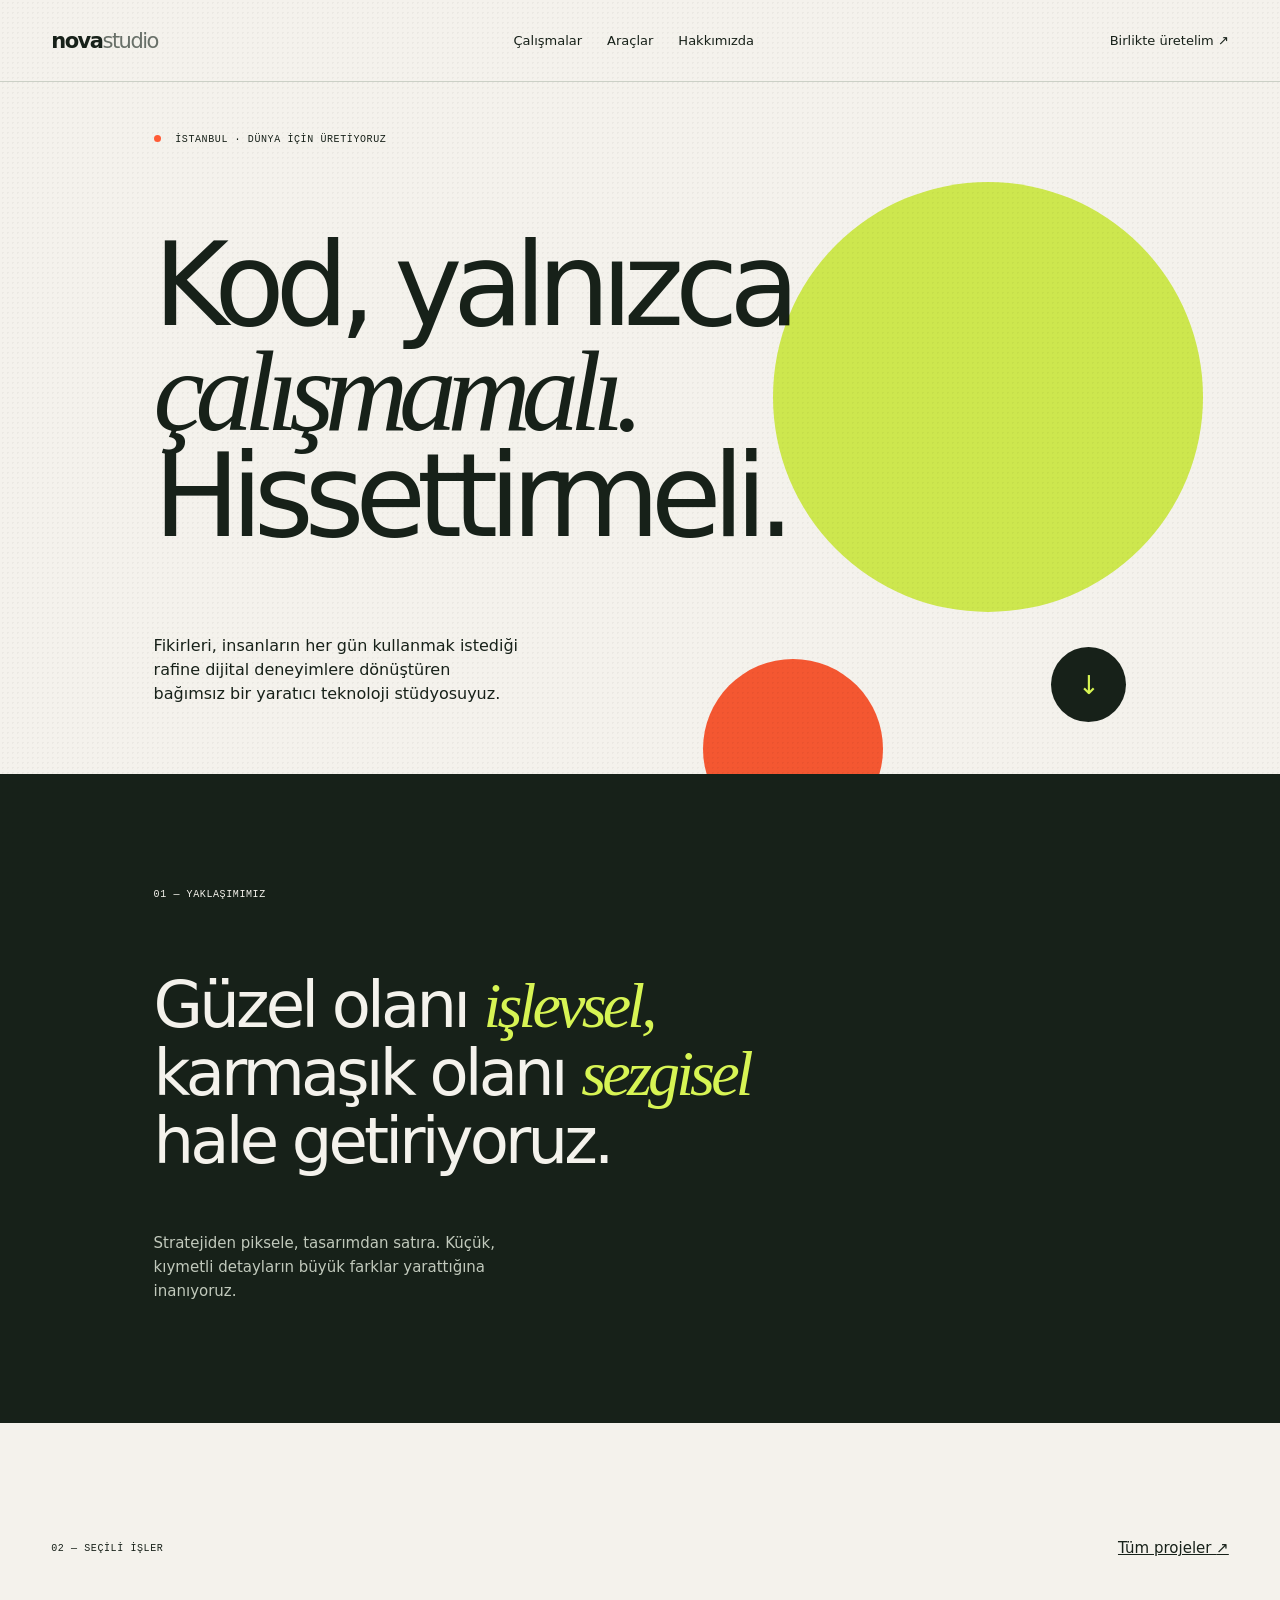
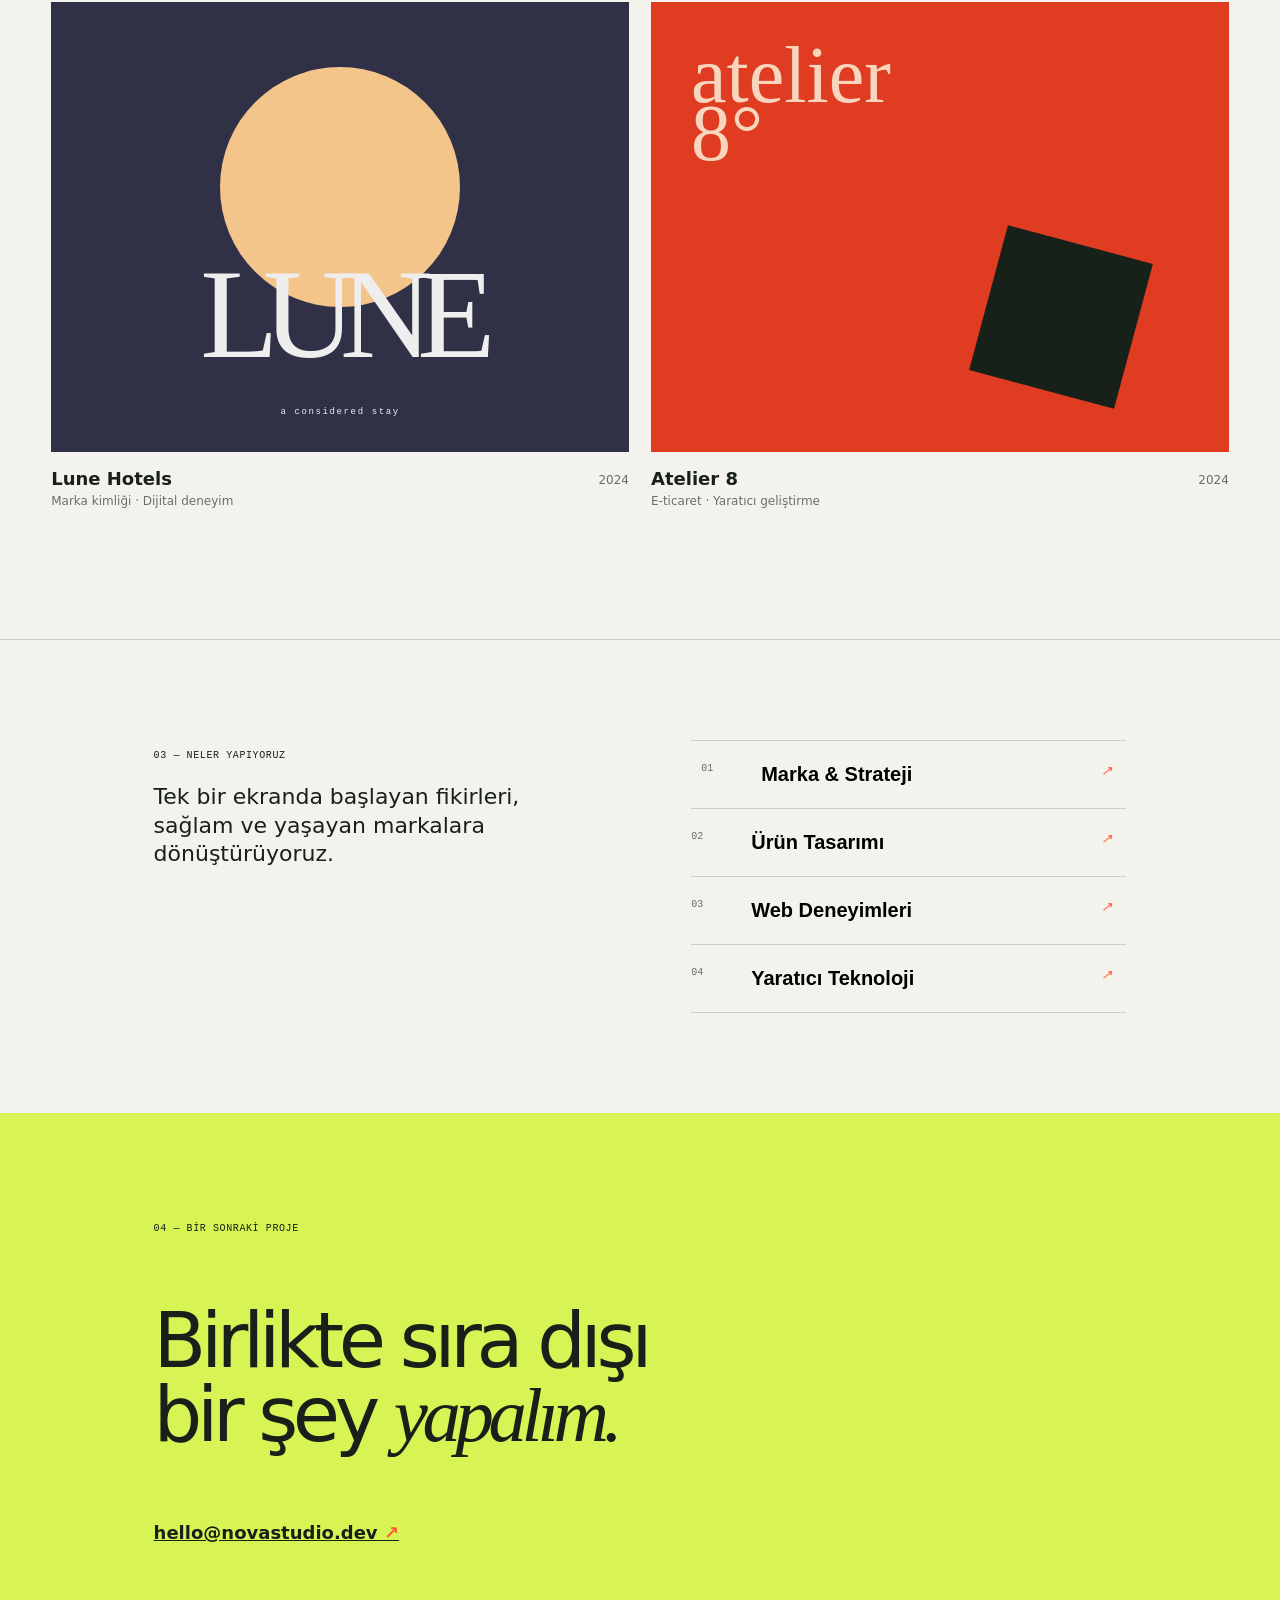
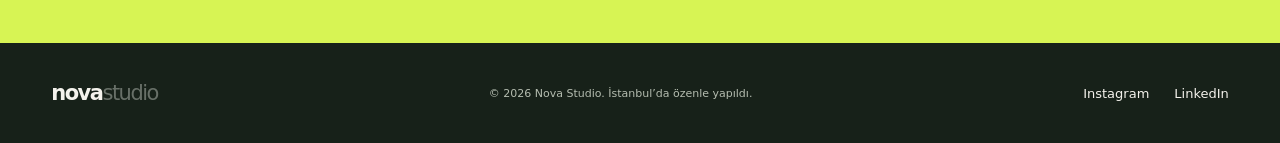
==== android/app/src/main/assets/index.html @ 5a84ec44 "Inline editor assets into HTML" ====
<!doctype html>
<html lang="tr">
  <head>
    <meta charset="UTF-8" />
    <meta name="viewport" content="width=device-width, initial-scale=1.0" />
    <title>Nova Studio — Kod yazmanın yeni yolu</title>
    <link rel="preconnect" href="https://fonts.googleapis.com" />
    <link rel="preconnect" href="https://fonts.gstatic.com" crossorigin />
    <link href="https://fonts.googleapis.com/css2?family=DM+Mono:wght@400;500&family=DM+Sans:opsz,wght@9..40,400;9..40,500;9..40,600;9..40,700&family=Playfair+Display:ital,wght@500;600&display=swap" rel="stylesheet" />
    <style>
      :root{--ink:#172119;--paper:#f4f2ec;--acid:#d7f454;--line:#cbd0c6;--orange:#ff5b35}*{box-sizing:border-box}html{scroll-behavior:smooth}body{margin:0;background:var(--paper);color:var(--ink);font:15px system-ui,sans-serif}.grain{position:fixed;inset:0;pointer-events:none;opacity:.04;background-image:radial-gradient(#172119 1px,transparent 1px);background-size:5px 5px}.topbar,footer{display:flex;align-items:center;justify-content:space-between;padding:0 4vw}.topbar{height:82px;border-bottom:1px solid var(--line);position:relative}.brand{font-size:21px;font-weight:800;letter-spacing:-1.5px;color:inherit;text-decoration:none}.brand span{font-weight:400;color:#687068}nav,footer div{display:flex;gap:25px}nav a,.contact-link,footer a{color:inherit;text-decoration:none;font-size:13px}.hero{min-height:670px;padding:52px 12vw;position:relative;overflow:hidden}.eyebrow,.section-label{font:10px ui-monospace,monospace;letter-spacing:.06em;text-transform:uppercase}.eyebrow i{display:inline-block;width:7px;height:7px;border-radius:50%;background:var(--orange);margin-right:8px}h1{font-size:clamp(62px,9vw,132px);line-height:.91;letter-spacing:-.08em;font-weight:500;margin:88px 0 70px;position:relative}em{font-family:Georgia,serif}.hero-bottom{display:flex;justify-content:space-between;align-items:end;position:relative}.hero-bottom p{max-width:370px;font-size:16px;line-height:1.5}.round-button{display:grid;place-items:center;width:75px;height:75px;border-radius:50%;background:var(--ink);color:var(--acid);font-size:26px;text-decoration:none}.orb{position:absolute;border-radius:50%;mix-blend-mode:multiply}.orb-one{width:430px;height:430px;background:var(--acid);right:6vw;top:100px}.orb-two{width:180px;height:180px;background:var(--orange);right:31vw;bottom:-65px}.statement{background:var(--ink);color:var(--paper);padding:105px 12vw}.statement-copy{font-size:clamp(38px,5vw,76px);line-height:1.06;letter-spacing:-.06em;margin:72px 0 55px}.statement-copy em{color:var(--acid)}.statement-note{max-width:370px;line-height:1.6;color:#c1c9bc}.selected-work{padding:110px 4vw}.section-heading{display:flex;justify-content:space-between;align-items:center;margin-bottom:38px}.section-heading a{color:inherit}.projects{display:grid;grid-template-columns:1fr 1fr;gap:22px}.project-visual{height:450px;position:relative;overflow:hidden}.nova-card{background:#303147;color:#eee}.moon{position:absolute;width:240px;height:240px;border-radius:50%;background:#f4c58b;left:50%;top:65px;transform:translateX(-50%)}.nova-word{position:absolute;bottom:64px;left:50%;transform:translateX(-50%);font:clamp(70px,10vw,150px) Georgia,serif;letter-spacing:-.12em}.nova-sub{position:absolute;bottom:35px;width:100%;text-align:center;font:9px ui-monospace,monospace;letter-spacing:.18em}.atelier-card{background:#df3c22}.atelier-grid{position:absolute;inset:0;background:linear-gradient(90deg,transparent 49.8%,#ffffff55 50%,transparent 50.2%),linear-gradient(transparent 49.8%,#ffffff55 50%,transparent 50.2%);background-size:74px 74px}.atelier-word{position:absolute;top:45px;left:40px;color:#f7d6bd;font:80px/.72 Georgia,serif}.atelier-square{position:absolute;width:150px;height:150px;right:16%;bottom:60px;background:var(--ink);transform:rotate(15deg)}.project-meta{display:flex;justify-content:space-between;padding:16px 0}.project-meta h2{margin:0;font-size:18px}.project-meta p,.project-meta>span{margin:5px 0;color:#697068;font-size:12px}.services{display:grid;grid-template-columns:1fr 1fr;gap:8vw;padding:100px 12vw;border-top:1px solid var(--line)}.services-intro{font-size:22px;line-height:1.3}.service-list{border-top:1px solid var(--line)}.service{width:100%;border:0;border-bottom:1px solid var(--line);background:none;padding:22px 0;display:grid;grid-template-columns:60px 1fr 25px;text-align:left;cursor:pointer}.service.active{padding-left:10px}.service span{font:10px ui-monospace,monospace;color:#687068}.service b{font-size:20px}.service i,.email span{color:var(--orange)}.cta{background:var(--acid);padding:100px 12vw}.cta h2{font-size:clamp(48px,6vw,90px);line-height:.96;letter-spacing:-.07em;font-weight:500;margin:70px 0}.email{color:inherit;font-size:18px;font-weight:700}footer{min-height:100px;background:var(--ink);color:var(--paper)}footer p{font-size:11px;color:#b5bdb0}@media(max-width:700px){.topbar{height:70px;padding:0 20px}.topbar nav{display:none}.hero,.statement,.cta{padding-left:24px;padding-right:24px}.hero{min-height:600px}.orb-one{width:250px;height:250px;right:-70px}.projects,.services{grid-template-columns:1fr}.selected-work{padding:75px 20px}.project-visual{height:350px}.services{padding:75px 24px;gap:25px}footer{padding:25px 20px;display:grid;gap:12px}}
    </style>
  </head>
  <body>
    <div class="grain"></div>
    <header class="topbar">
      <a class="brand" href="#">nova<span>studio</span></a>
      <nav aria-label="Ana menü">
        <a href="#work">Çalışmalar</a><a href="#tools">Araçlar</a><a href="#about">Hakkımızda</a>
      </nav>
      <a class="contact-link" href="mailto:hello@novastudio.dev">Birlikte üretelim <span>↗</span></a>
    </header>

    <main>
      <section class="hero" id="about">
        <div class="eyebrow"><i></i> İstanbul · Dünya için üretiyoruz</div>
        <h1>Kod, yalnızca<br /><em>çalışmamalı.</em><br />Hissettirmeli.</h1>
        <div class="hero-bottom">
          <p>Fikirleri, insanların her gün kullanmak istediği rafine dijital deneyimlere dönüştüren bağımsız bir yaratıcı teknoloji stüdyosuyuz.</p>
          <a class="round-button" href="#work" aria-label="Çalışmaları keşfet"><span>↓</span></a>
        </div>
        <div class="orb orb-one"></div><div class="orb orb-two"></div>
      </section>

      <section class="statement">
        <p class="section-label">01 — Yaklaşımımız</p>
        <div class="statement-copy">Güzel olanı <em>işlevsel,</em><br />karmaşık olanı <em>sezgisel</em><br />hale getiriyoruz.</div>
        <p class="statement-note">Stratejiden piksele, tasarımdan satıra. Küçük, kıymetli detayların büyük farklar yarattığına inanıyoruz.</p>
      </section>

      <section class="selected-work" id="work">
        <div class="section-heading"><p class="section-label">02 — Seçili işler</p><a href="#all">Tüm projeler <span>↗</span></a></div>
        <div class="projects">
          <article class="project project-nova">
            <div class="project-visual nova-card" aria-label="Lune Hotels için gece göğü konsepti">
              <span class="moon" aria-hidden="true"></span><span class="nova-word">LUNE</span><span class="nova-sub">a considered stay</span>
            </div>
            <div class="project-meta"><div><h2>Lune Hotels</h2><p>Marka kimliği · Dijital deneyim</p></div><span>2024</span></div>
          </article>
          <article class="project">
            <div class="project-visual atelier-card" aria-label="Atelier 8 için tipografik ticaret konsepti">
              <div class="atelier-grid" aria-hidden="true"></div><span class="atelier-word">atelier<br />8<span>°</span></span><span class="atelier-square" aria-hidden="true"></span>
            </div>
            <div class="project-meta"><div><h2>Atelier 8</h2><p>E-ticaret · Yaratıcı geliştirme</p></div><span>2024</span></div>
          </article>
        </div>
      </section>

      <section class="services" id="tools">
        <div><p class="section-label">03 — Neler yapıyoruz</p><p class="services-intro">Tek bir ekranda başlayan fikirleri, sağlam ve yaşayan markalara dönüştürüyoruz.</p></div>
        <div class="service-list">
          <button class="service active" type="button" aria-pressed="true"><span>01</span><b>Marka &amp; Strateji</b><i aria-hidden="true">↗</i></button>
          <button class="service" type="button" aria-pressed="false"><span>02</span><b>Ürün Tasarımı</b><i aria-hidden="true">↗</i></button>
          <button class="service" type="button" aria-pressed="false"><span>03</span><b>Web Deneyimleri</b><i aria-hidden="true">↗</i></button>
          <button class="service" type="button" aria-pressed="false"><span>04</span><b>Yaratıcı Teknoloji</b><i aria-hidden="true">↗</i></button>
        </div>
      </section>

      <section class="cta">
        <p class="section-label">04 — Bir sonraki proje</p>
        <h2>Birlikte sıra dışı<br />bir şey <em>yapalım.</em></h2>
        <a href="mailto:hello@novastudio.dev" class="email">hello@novastudio.dev <span>↗</span></a>
      </section>
    </main>
    <footer><a class="brand" href="#">nova<span>studio</span></a><p>© 2026 Nova Studio. İstanbul’da özenle yapıldı.</p><div><a href="#instagram">Instagram</a><a href="#linkedin">LinkedIn</a></div></footer>
    <script>
      document.querySelectorAll('.service').forEach((service) => service.addEventListener('click', () => {
        document.querySelectorAll('.service').forEach((item) => { item.classList.remove('active'); item.setAttribute('aria-pressed', 'false'); });
        service.classList.add('active'); service.setAttribute('aria-pressed', 'true');
      }));
    </script>
  </body>
</html>
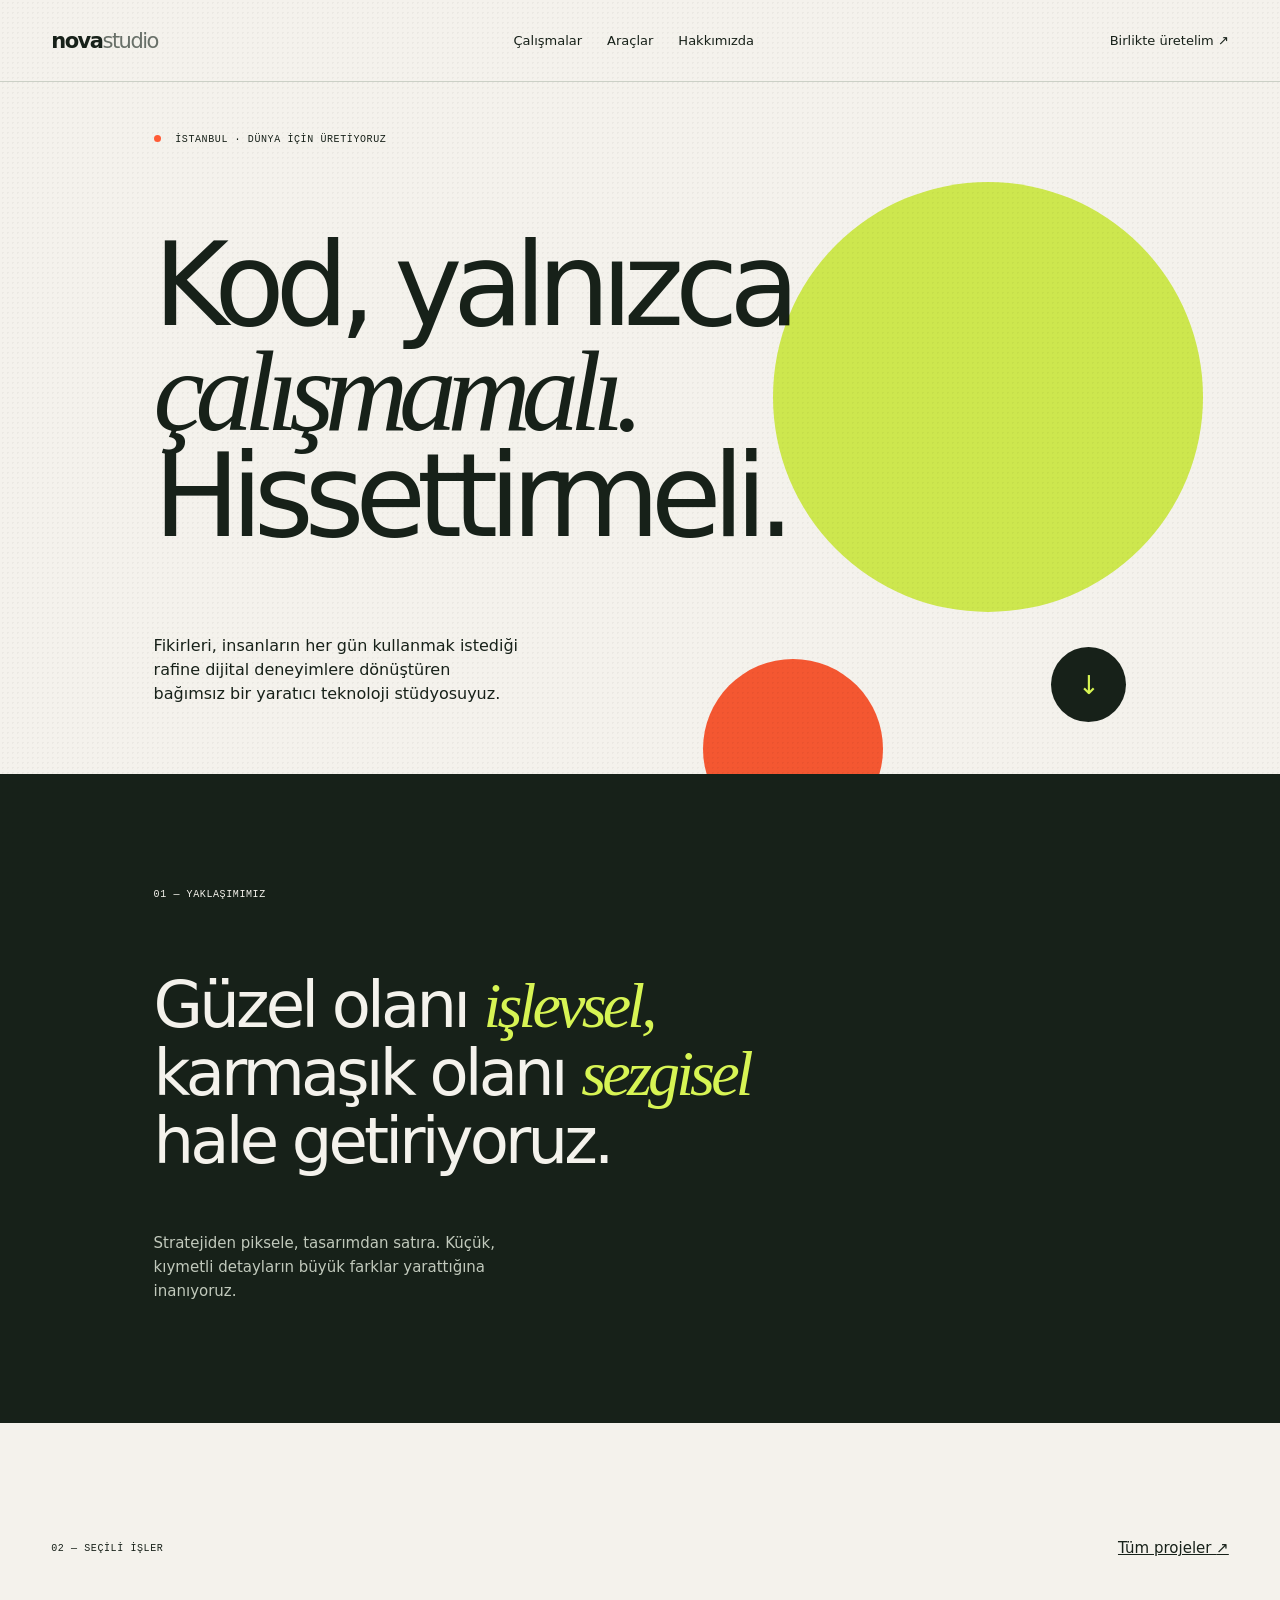
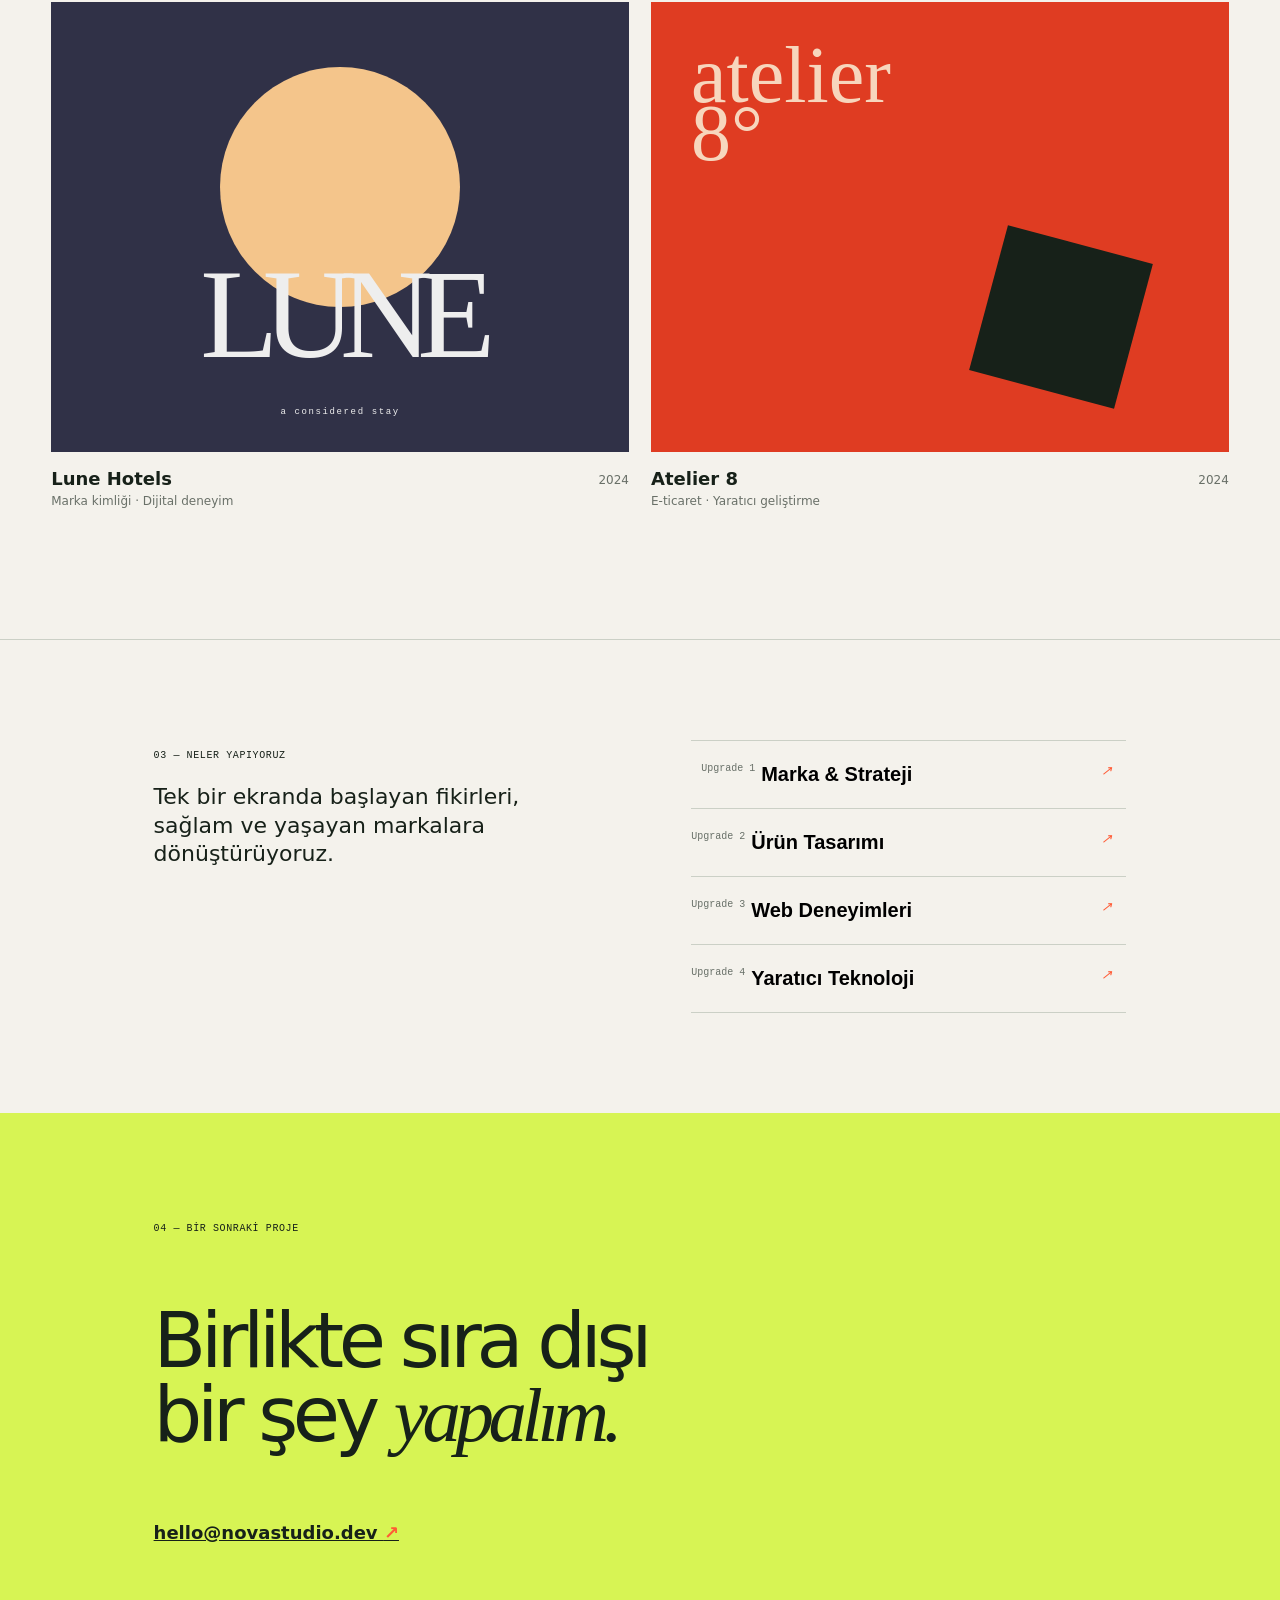
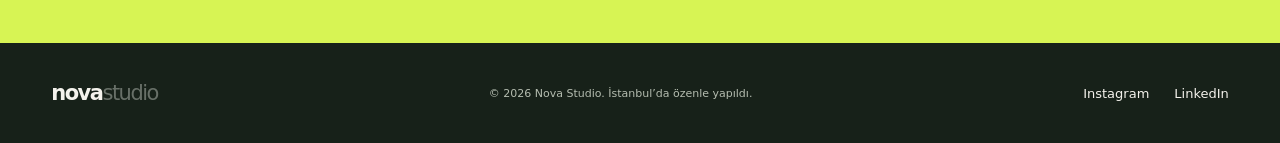
==== commit 2db54a25: "Label service options as upgrades" ====
--- a/android/app/src/main/assets/index.html
+++ b/android/app/src/main/assets/index.html
@@ -59,10 +59,10 @@
       <section class="services" id="tools">
         <div><p class="section-label">03 — Neler yapıyoruz</p><p class="services-intro">Tek bir ekranda başlayan fikirleri, sağlam ve yaşayan markalara dönüştürüyoruz.</p></div>
         <div class="service-list">
-          <button class="service active" type="button" aria-pressed="true"><span>01</span><b>Marka &amp; Strateji</b><i aria-hidden="true">↗</i></button>
-          <button class="service" type="button" aria-pressed="false"><span>02</span><b>Ürün Tasarımı</b><i aria-hidden="true">↗</i></button>
-          <button class="service" type="button" aria-pressed="false"><span>03</span><b>Web Deneyimleri</b><i aria-hidden="true">↗</i></button>
-          <button class="service" type="button" aria-pressed="false"><span>04</span><b>Yaratıcı Teknoloji</b><i aria-hidden="true">↗</i></button>
+          <button class="service active" type="button" aria-pressed="true"><span>Upgrade 1</span><b>Marka &amp; Strateji</b><i aria-hidden="true">↗</i></button>
+          <button class="service" type="button" aria-pressed="false"><span>Upgrade 2</span><b>Ürün Tasarımı</b><i aria-hidden="true">↗</i></button>
+          <button class="service" type="button" aria-pressed="false"><span>Upgrade 3</span><b>Web Deneyimleri</b><i aria-hidden="true">↗</i></button>
+          <button class="service" type="button" aria-pressed="false"><span>Upgrade 4</span><b>Yaratıcı Teknoloji</b><i aria-hidden="true">↗</i></button>
         </div>
       </section>
 
